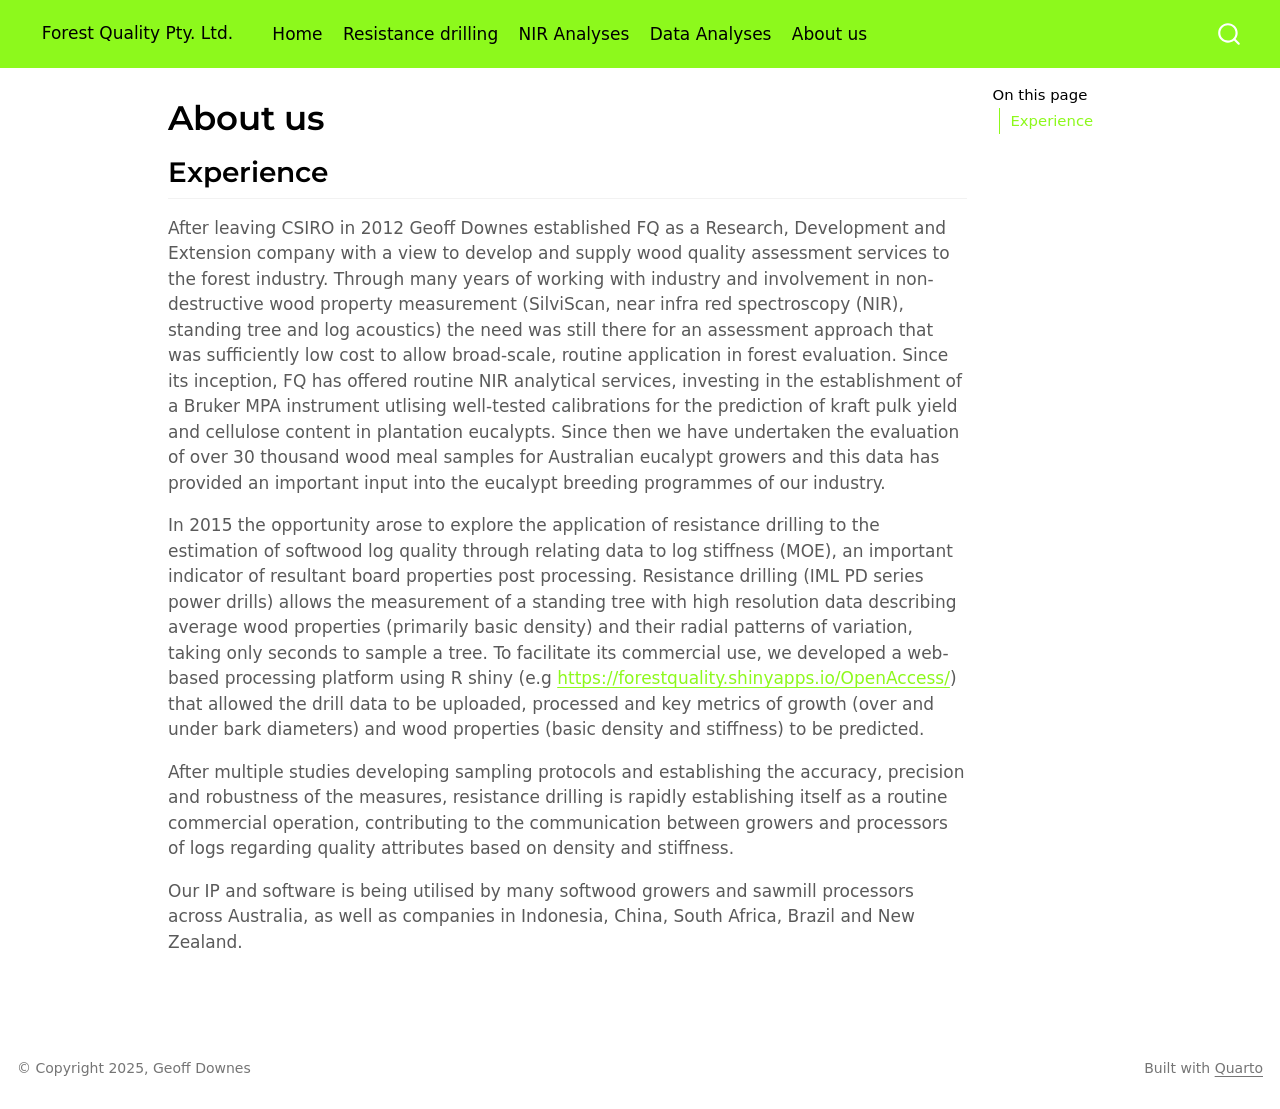
==== docs/About.html @ 75c35fa5 "Render 13" ====
<!DOCTYPE html>
<html xmlns="http://www.w3.org/1999/xhtml" lang="en" xml:lang="en"><head>

<meta charset="utf-8">
<meta name="generator" content="quarto-1.5.57">

<meta name="viewport" content="width=device-width, initial-scale=1.0, user-scalable=yes">


<title>About us – Forest Quality Pty. Ltd.</title>
<style>
code{white-space: pre-wrap;}
span.smallcaps{font-variant: small-caps;}
div.columns{display: flex; gap: min(4vw, 1.5em);}
div.column{flex: auto; overflow-x: auto;}
div.hanging-indent{margin-left: 1.5em; text-indent: -1.5em;}
ul.task-list{list-style: none;}
ul.task-list li input[type="checkbox"] {
  width: 0.8em;
  margin: 0 0.8em 0.2em -1em; /* quarto-specific, see https://github.com/quarto-dev/quarto-cli/issues/4556 */ 
  vertical-align: middle;
}
</style>


<script src="site_libs/quarto-nav/quarto-nav.js"></script>
<script src="site_libs/quarto-nav/headroom.min.js"></script>
<script src="site_libs/clipboard/clipboard.min.js"></script>
<script src="site_libs/quarto-search/autocomplete.umd.js"></script>
<script src="site_libs/quarto-search/fuse.min.js"></script>
<script src="site_libs/quarto-search/quarto-search.js"></script>
<meta name="quarto:offset" content="./">
<script src="site_libs/quarto-html/quarto.js"></script>
<script src="site_libs/quarto-html/popper.min.js"></script>
<script src="site_libs/quarto-html/tippy.umd.min.js"></script>
<script src="site_libs/quarto-html/anchor.min.js"></script>
<link href="site_libs/quarto-html/tippy.css" rel="stylesheet">
<link href="site_libs/quarto-html/quarto-syntax-highlighting.css" rel="stylesheet" id="quarto-text-highlighting-styles">
<script src="site_libs/bootstrap/bootstrap.min.js"></script>
<link href="site_libs/bootstrap/bootstrap-icons.css" rel="stylesheet">
<link href="site_libs/bootstrap/bootstrap.min.css" rel="stylesheet" id="quarto-bootstrap" data-mode="light">
<script id="quarto-search-options" type="application/json">{
  "location": "navbar",
  "copy-button": false,
  "collapse-after": 3,
  "panel-placement": "end",
  "type": "overlay",
  "limit": 50,
  "keyboard-shortcut": [
    "f",
    "/",
    "s"
  ],
  "show-item-context": false,
  "language": {
    "search-no-results-text": "No results",
    "search-matching-documents-text": "matching documents",
    "search-copy-link-title": "Copy link to search",
    "search-hide-matches-text": "Hide additional matches",
    "search-more-match-text": "more match in this document",
    "search-more-matches-text": "more matches in this document",
    "search-clear-button-title": "Clear",
    "search-text-placeholder": "",
    "search-detached-cancel-button-title": "Cancel",
    "search-submit-button-title": "Submit",
    "search-label": "Search"
  }
}</script>


</head>

<body class="nav-fixed">

<div id="quarto-search-results"></div>
  <header id="quarto-header" class="headroom fixed-top">
    <nav class="navbar navbar-expand-lg " data-bs-theme="dark">
      <div class="navbar-container container-fluid">
      <div class="navbar-brand-container mx-auto">
    <a class="navbar-brand" href="./index.html">
    <span class="navbar-title">Forest Quality Pty. Ltd.</span>
    </a>
  </div>
            <div id="quarto-search" class="" title="Search"></div>
          <button class="navbar-toggler" type="button" data-bs-toggle="collapse" data-bs-target="#navbarCollapse" aria-controls="navbarCollapse" role="menu" aria-expanded="false" aria-label="Toggle navigation" onclick="if (window.quartoToggleHeadroom) { window.quartoToggleHeadroom(); }">
  <span class="navbar-toggler-icon"></span>
</button>
          <div class="collapse navbar-collapse" id="navbarCollapse">
            <ul class="navbar-nav navbar-nav-scroll me-auto">
  <li class="nav-item">
    <a class="nav-link" href="./index.html"> 
<span class="menu-text">Home</span></a>
  </li>  
  <li class="nav-item">
    <a class="nav-link" href="./Resistance-Drilling.html"> 
<span class="menu-text">Resistance drilling</span></a>
  </li>  
  <li class="nav-item">
    <a class="nav-link" href="./NIR-Analyses.html"> 
<span class="menu-text">NIR Analyses</span></a>
  </li>  
  <li class="nav-item">
    <a class="nav-link" href="./Data-Analyses.html"> 
<span class="menu-text">Data Analyses</span></a>
  </li>  
  <li class="nav-item">
    <a class="nav-link active" href="./About.html" aria-current="page"> 
<span class="menu-text">About us</span></a>
  </li>  
</ul>
          </div> <!-- /navcollapse -->
            <div class="quarto-navbar-tools">
</div>
      </div> <!-- /container-fluid -->
    </nav>
</header>
<!-- content -->
<div id="quarto-content" class="quarto-container page-columns page-rows-contents page-layout-article page-navbar">
<!-- sidebar -->
<!-- margin-sidebar -->
    <div id="quarto-margin-sidebar" class="sidebar margin-sidebar">
        <nav id="TOC" role="doc-toc" class="toc-active">
    <h2 id="toc-title">On this page</h2>
   
  <ul>
  <li><a href="#experience" id="toc-experience" class="nav-link active" data-scroll-target="#experience">Experience</a></li>
  </ul>
</nav>
    </div>
<!-- main -->
<main class="content" id="quarto-document-content">

<header id="title-block-header" class="quarto-title-block default">
<div class="quarto-title">
<h1 class="title">About us</h1>
</div>



<div class="quarto-title-meta">

    
  
    
  </div>
  


</header>


<section id="experience" class="level2">
<h2 class="anchored" data-anchor-id="experience">Experience</h2>
<p>After leaving CSIRO in 2012 Geoff Downes established FQ as a Research, Development and Extension company with a view to develop and supply wood quality assessment services to the forest industry. Through many years of working with industry and involvement in non-destructive wood property measurement (SilviScan, near infra red spectroscopy (NIR), standing tree and log acoustics) the need was still there for an assessment approach that was sufficiently low cost to allow broad-scale, routine application in forest evaluation. Since its inception, FQ has offered routine NIR analytical services, investing in the establishment of a Bruker MPA instrument utlising well-tested calibrations for the prediction of kraft pulk yield and cellulose content in plantation eucalypts. Since then we have undertaken the evaluation of over 30 thousand wood meal samples for Australian eucalypt growers and this data has provided an important input into the eucalypt breeding programmes of our industry.</p>
<p>In 2015 the opportunity arose to explore the application of resistance drilling to the estimation of softwood log quality through relating data to log stiffness (MOE), an important indicator of resultant board properties post processing. Resistance drilling (IML PD series power drills) allows the measurement of a standing tree with high resolution data describing average wood properties (primarily basic density) and their radial patterns of variation, taking only seconds to sample a tree. To facilitate its commercial use, we developed a web-based processing platform using R shiny (e.g <a href="https://forestquality.shinyapps.io/OpenAccess/" class="uri">https://forestquality.shinyapps.io/OpenAccess/</a>) that allowed the drill data to be uploaded, processed and key metrics of growth (over and under bark diameters) and wood properties (basic density and stiffness) to be predicted.</p>
<p>After multiple studies developing sampling protocols and establishing the accuracy, precision and robustness of the measures, resistance drilling is rapidly establishing itself as a routine commercial operation, contributing to the communication between growers and processors of logs regarding quality attributes based on density and stiffness.</p>
<p>Our IP and software is being utilised by many softwood growers and sawmill processors across Australia, as well as companies in Indonesia, China, South Africa, Brazil and New Zealand.</p>


</section>

</main> <!-- /main -->
<script id="quarto-html-after-body" type="application/javascript">
window.document.addEventListener("DOMContentLoaded", function (event) {
  const toggleBodyColorMode = (bsSheetEl) => {
    const mode = bsSheetEl.getAttribute("data-mode");
    const bodyEl = window.document.querySelector("body");
    if (mode === "dark") {
      bodyEl.classList.add("quarto-dark");
      bodyEl.classList.remove("quarto-light");
    } else {
      bodyEl.classList.add("quarto-light");
      bodyEl.classList.remove("quarto-dark");
    }
  }
  const toggleBodyColorPrimary = () => {
    const bsSheetEl = window.document.querySelector("link#quarto-bootstrap");
    if (bsSheetEl) {
      toggleBodyColorMode(bsSheetEl);
    }
  }
  toggleBodyColorPrimary();  
  const icon = "";
  const anchorJS = new window.AnchorJS();
  anchorJS.options = {
    placement: 'right',
    icon: icon
  };
  anchorJS.add('.anchored');
  const isCodeAnnotation = (el) => {
    for (const clz of el.classList) {
      if (clz.startsWith('code-annotation-')) {                     
        return true;
      }
    }
    return false;
  }
  const onCopySuccess = function(e) {
    // button target
    const button = e.trigger;
    // don't keep focus
    button.blur();
    // flash "checked"
    button.classList.add('code-copy-button-checked');
    var currentTitle = button.getAttribute("title");
    button.setAttribute("title", "Copied!");
    let tooltip;
    if (window.bootstrap) {
      button.setAttribute("data-bs-toggle", "tooltip");
      button.setAttribute("data-bs-placement", "left");
      button.setAttribute("data-bs-title", "Copied!");
      tooltip = new bootstrap.Tooltip(button, 
        { trigger: "manual", 
          customClass: "code-copy-button-tooltip",
          offset: [0, -8]});
      tooltip.show();    
    }
    setTimeout(function() {
      if (tooltip) {
        tooltip.hide();
        button.removeAttribute("data-bs-title");
        button.removeAttribute("data-bs-toggle");
        button.removeAttribute("data-bs-placement");
      }
      button.setAttribute("title", currentTitle);
      button.classList.remove('code-copy-button-checked');
    }, 1000);
    // clear code selection
    e.clearSelection();
  }
  const getTextToCopy = function(trigger) {
      const codeEl = trigger.previousElementSibling.cloneNode(true);
      for (const childEl of codeEl.children) {
        if (isCodeAnnotation(childEl)) {
          childEl.remove();
        }
      }
      return codeEl.innerText;
  }
  const clipboard = new window.ClipboardJS('.code-copy-button:not([data-in-quarto-modal])', {
    text: getTextToCopy
  });
  clipboard.on('success', onCopySuccess);
  if (window.document.getElementById('quarto-embedded-source-code-modal')) {
    // For code content inside modals, clipBoardJS needs to be initialized with a container option
    // TODO: Check when it could be a function (https://github.com/zenorocha/clipboard.js/issues/860)
    const clipboardModal = new window.ClipboardJS('.code-copy-button[data-in-quarto-modal]', {
      text: getTextToCopy,
      container: window.document.getElementById('quarto-embedded-source-code-modal')
    });
    clipboardModal.on('success', onCopySuccess);
  }
    var localhostRegex = new RegExp(/^(?:http|https):\/\/localhost\:?[0-9]*\//);
    var mailtoRegex = new RegExp(/^mailto:/);
      var filterRegex = new RegExp('/' + window.location.host + '/');
    var isInternal = (href) => {
        return filterRegex.test(href) || localhostRegex.test(href) || mailtoRegex.test(href);
    }
    // Inspect non-navigation links and adorn them if external
 	var links = window.document.querySelectorAll('a[href]:not(.nav-link):not(.navbar-brand):not(.toc-action):not(.sidebar-link):not(.sidebar-item-toggle):not(.pagination-link):not(.no-external):not([aria-hidden]):not(.dropdown-item):not(.quarto-navigation-tool):not(.about-link)');
    for (var i=0; i<links.length; i++) {
      const link = links[i];
      if (!isInternal(link.href)) {
        // undo the damage that might have been done by quarto-nav.js in the case of
        // links that we want to consider external
        if (link.dataset.originalHref !== undefined) {
          link.href = link.dataset.originalHref;
        }
      }
    }
  function tippyHover(el, contentFn, onTriggerFn, onUntriggerFn) {
    const config = {
      allowHTML: true,
      maxWidth: 500,
      delay: 100,
      arrow: false,
      appendTo: function(el) {
          return el.parentElement;
      },
      interactive: true,
      interactiveBorder: 10,
      theme: 'quarto',
      placement: 'bottom-start',
    };
    if (contentFn) {
      config.content = contentFn;
    }
    if (onTriggerFn) {
      config.onTrigger = onTriggerFn;
    }
    if (onUntriggerFn) {
      config.onUntrigger = onUntriggerFn;
    }
    window.tippy(el, config); 
  }
  const noterefs = window.document.querySelectorAll('a[role="doc-noteref"]');
  for (var i=0; i<noterefs.length; i++) {
    const ref = noterefs[i];
    tippyHover(ref, function() {
      // use id or data attribute instead here
      let href = ref.getAttribute('data-footnote-href') || ref.getAttribute('href');
      try { href = new URL(href).hash; } catch {}
      const id = href.replace(/^#\/?/, "");
      const note = window.document.getElementById(id);
      if (note) {
        return note.innerHTML;
      } else {
        return "";
      }
    });
  }
  const xrefs = window.document.querySelectorAll('a.quarto-xref');
  const processXRef = (id, note) => {
    // Strip column container classes
    const stripColumnClz = (el) => {
      el.classList.remove("page-full", "page-columns");
      if (el.children) {
        for (const child of el.children) {
          stripColumnClz(child);
        }
      }
    }
    stripColumnClz(note)
    if (id === null || id.startsWith('sec-')) {
      // Special case sections, only their first couple elements
      const container = document.createElement("div");
      if (note.children && note.children.length > 2) {
        container.appendChild(note.children[0].cloneNode(true));
        for (let i = 1; i < note.children.length; i++) {
          const child = note.children[i];
          if (child.tagName === "P" && child.innerText === "") {
            continue;
          } else {
            container.appendChild(child.cloneNode(true));
            break;
          }
        }
        if (window.Quarto?.typesetMath) {
          window.Quarto.typesetMath(container);
        }
        return container.innerHTML
      } else {
        if (window.Quarto?.typesetMath) {
          window.Quarto.typesetMath(note);
        }
        return note.innerHTML;
      }
    } else {
      // Remove any anchor links if they are present
      const anchorLink = note.querySelector('a.anchorjs-link');
      if (anchorLink) {
        anchorLink.remove();
      }
      if (window.Quarto?.typesetMath) {
        window.Quarto.typesetMath(note);
      }
      // TODO in 1.5, we should make sure this works without a callout special case
      if (note.classList.contains("callout")) {
        return note.outerHTML;
      } else {
        return note.innerHTML;
      }
    }
  }
  for (var i=0; i<xrefs.length; i++) {
    const xref = xrefs[i];
    tippyHover(xref, undefined, function(instance) {
      instance.disable();
      let url = xref.getAttribute('href');
      let hash = undefined; 
      if (url.startsWith('#')) {
        hash = url;
      } else {
        try { hash = new URL(url).hash; } catch {}
      }
      if (hash) {
        const id = hash.replace(/^#\/?/, "");
        const note = window.document.getElementById(id);
        if (note !== null) {
          try {
            const html = processXRef(id, note.cloneNode(true));
            instance.setContent(html);
          } finally {
            instance.enable();
            instance.show();
          }
        } else {
          // See if we can fetch this
          fetch(url.split('#')[0])
          .then(res => res.text())
          .then(html => {
            const parser = new DOMParser();
            const htmlDoc = parser.parseFromString(html, "text/html");
            const note = htmlDoc.getElementById(id);
            if (note !== null) {
              const html = processXRef(id, note);
              instance.setContent(html);
            } 
          }).finally(() => {
            instance.enable();
            instance.show();
          });
        }
      } else {
        // See if we can fetch a full url (with no hash to target)
        // This is a special case and we should probably do some content thinning / targeting
        fetch(url)
        .then(res => res.text())
        .then(html => {
          const parser = new DOMParser();
          const htmlDoc = parser.parseFromString(html, "text/html");
          const note = htmlDoc.querySelector('main.content');
          if (note !== null) {
            // This should only happen for chapter cross references
            // (since there is no id in the URL)
            // remove the first header
            if (note.children.length > 0 && note.children[0].tagName === "HEADER") {
              note.children[0].remove();
            }
            const html = processXRef(null, note);
            instance.setContent(html);
          } 
        }).finally(() => {
          instance.enable();
          instance.show();
        });
      }
    }, function(instance) {
    });
  }
      let selectedAnnoteEl;
      const selectorForAnnotation = ( cell, annotation) => {
        let cellAttr = 'data-code-cell="' + cell + '"';
        let lineAttr = 'data-code-annotation="' +  annotation + '"';
        const selector = 'span[' + cellAttr + '][' + lineAttr + ']';
        return selector;
      }
      const selectCodeLines = (annoteEl) => {
        const doc = window.document;
        const targetCell = annoteEl.getAttribute("data-target-cell");
        const targetAnnotation = annoteEl.getAttribute("data-target-annotation");
        const annoteSpan = window.document.querySelector(selectorForAnnotation(targetCell, targetAnnotation));
        const lines = annoteSpan.getAttribute("data-code-lines").split(",");
        const lineIds = lines.map((line) => {
          return targetCell + "-" + line;
        })
        let top = null;
        let height = null;
        let parent = null;
        if (lineIds.length > 0) {
            //compute the position of the single el (top and bottom and make a div)
            const el = window.document.getElementById(lineIds[0]);
            top = el.offsetTop;
            height = el.offsetHeight;
            parent = el.parentElement.parentElement;
          if (lineIds.length > 1) {
            const lastEl = window.document.getElementById(lineIds[lineIds.length - 1]);
            const bottom = lastEl.offsetTop + lastEl.offsetHeight;
            height = bottom - top;
          }
          if (top !== null && height !== null && parent !== null) {
            // cook up a div (if necessary) and position it 
            let div = window.document.getElementById("code-annotation-line-highlight");
            if (div === null) {
              div = window.document.createElement("div");
              div.setAttribute("id", "code-annotation-line-highlight");
              div.style.position = 'absolute';
              parent.appendChild(div);
            }
            div.style.top = top - 2 + "px";
            div.style.height = height + 4 + "px";
            div.style.left = 0;
            let gutterDiv = window.document.getElementById("code-annotation-line-highlight-gutter");
            if (gutterDiv === null) {
              gutterDiv = window.document.createElement("div");
              gutterDiv.setAttribute("id", "code-annotation-line-highlight-gutter");
              gutterDiv.style.position = 'absolute';
              const codeCell = window.document.getElementById(targetCell);
              const gutter = codeCell.querySelector('.code-annotation-gutter');
              gutter.appendChild(gutterDiv);
            }
            gutterDiv.style.top = top - 2 + "px";
            gutterDiv.style.height = height + 4 + "px";
          }
          selectedAnnoteEl = annoteEl;
        }
      };
      const unselectCodeLines = () => {
        const elementsIds = ["code-annotation-line-highlight", "code-annotation-line-highlight-gutter"];
        elementsIds.forEach((elId) => {
          const div = window.document.getElementById(elId);
          if (div) {
            div.remove();
          }
        });
        selectedAnnoteEl = undefined;
      };
        // Handle positioning of the toggle
    window.addEventListener(
      "resize",
      throttle(() => {
        elRect = undefined;
        if (selectedAnnoteEl) {
          selectCodeLines(selectedAnnoteEl);
        }
      }, 10)
    );
    function throttle(fn, ms) {
    let throttle = false;
    let timer;
      return (...args) => {
        if(!throttle) { // first call gets through
            fn.apply(this, args);
            throttle = true;
        } else { // all the others get throttled
            if(timer) clearTimeout(timer); // cancel #2
            timer = setTimeout(() => {
              fn.apply(this, args);
              timer = throttle = false;
            }, ms);
        }
      };
    }
      // Attach click handler to the DT
      const annoteDls = window.document.querySelectorAll('dt[data-target-cell]');
      for (const annoteDlNode of annoteDls) {
        annoteDlNode.addEventListener('click', (event) => {
          const clickedEl = event.target;
          if (clickedEl !== selectedAnnoteEl) {
            unselectCodeLines();
            const activeEl = window.document.querySelector('dt[data-target-cell].code-annotation-active');
            if (activeEl) {
              activeEl.classList.remove('code-annotation-active');
            }
            selectCodeLines(clickedEl);
            clickedEl.classList.add('code-annotation-active');
          } else {
            // Unselect the line
            unselectCodeLines();
            clickedEl.classList.remove('code-annotation-active');
          }
        });
      }
  const findCites = (el) => {
    const parentEl = el.parentElement;
    if (parentEl) {
      const cites = parentEl.dataset.cites;
      if (cites) {
        return {
          el,
          cites: cites.split(' ')
        };
      } else {
        return findCites(el.parentElement)
      }
    } else {
      return undefined;
    }
  };
  var bibliorefs = window.document.querySelectorAll('a[role="doc-biblioref"]');
  for (var i=0; i<bibliorefs.length; i++) {
    const ref = bibliorefs[i];
    const citeInfo = findCites(ref);
    if (citeInfo) {
      tippyHover(citeInfo.el, function() {
        var popup = window.document.createElement('div');
        citeInfo.cites.forEach(function(cite) {
          var citeDiv = window.document.createElement('div');
          citeDiv.classList.add('hanging-indent');
          citeDiv.classList.add('csl-entry');
          var biblioDiv = window.document.getElementById('ref-' + cite);
          if (biblioDiv) {
            citeDiv.innerHTML = biblioDiv.innerHTML;
          }
          popup.appendChild(citeDiv);
        });
        return popup.innerHTML;
      });
    }
  }
});
</script>
</div> <!-- /content -->
<footer class="footer">
  <div class="nav-footer">
    <div class="nav-footer-left">
<p>© Copyright 2025, Geoff Downes</p>
</div>   
    <div class="nav-footer-center">
      &nbsp;
    </div>
    <div class="nav-footer-right">
<p>Built with <a href="https://quarto.org/">Quarto</a></p>
</div>
  </div>
</footer>




</body></html>
---- docs/site_libs/quarto-html/tippy.css ----
.tippy-box[data-animation=fade][data-state=hidden]{opacity:0}[data-tippy-root]{max-width:calc(100vw - 10px)}.tippy-box{position:relative;background-color:#333;color:#fff;border-radius:4px;font-size:14px;line-height:1.4;white-space:normal;outline:0;transition-property:transform,visibility,opacity}.tippy-box[data-placement^=top]>.tippy-arrow{bottom:0}.tippy-box[data-placement^=top]>.tippy-arrow:before{bottom:-7px;left:0;border-width:8px 8px 0;border-top-color:initial;transform-origin:center top}.tippy-box[data-placement^=bottom]>.tippy-arrow{top:0}.tippy-box[data-placement^=bottom]>.tippy-arrow:before{top:-7px;left:0;border-width:0 8px 8px;border-bottom-color:initial;transform-origin:center bottom}.tippy-box[data-placement^=left]>.tippy-arrow{right:0}.tippy-box[data-placement^=left]>.tippy-arrow:before{border-width:8px 0 8px 8px;border-left-color:initial;right:-7px;transform-origin:center left}.tippy-box[data-placement^=right]>.tippy-arrow{left:0}.tippy-box[data-placement^=right]>.tippy-arrow:before{left:-7px;border-width:8px 8px 8px 0;border-right-color:initial;transform-origin:center right}.tippy-box[data-inertia][data-state=visible]{transition-timing-function:cubic-bezier(.54,1.5,.38,1.11)}.tippy-arrow{width:16px;height:16px;color:#333}.tippy-arrow:before{content:"";position:absolute;border-color:transparent;border-style:solid}.tippy-content{position:relative;padding:5px 9px;z-index:1}
---- docs/site_libs/quarto-html/quarto-syntax-highlighting.css ----
/* quarto syntax highlight colors */
:root {
  --quarto-hl-ot-color: #003B4F;
  --quarto-hl-at-color: #657422;
  --quarto-hl-ss-color: #20794D;
  --quarto-hl-an-color: #5E5E5E;
  --quarto-hl-fu-color: #4758AB;
  --quarto-hl-st-color: #20794D;
  --quarto-hl-cf-color: #003B4F;
  --quarto-hl-op-color: #5E5E5E;
  --quarto-hl-er-color: #AD0000;
  --quarto-hl-bn-color: #AD0000;
  --quarto-hl-al-color: #AD0000;
  --quarto-hl-va-color: #111111;
  --quarto-hl-bu-color: inherit;
  --quarto-hl-ex-color: inherit;
  --quarto-hl-pp-color: #AD0000;
  --quarto-hl-in-color: #5E5E5E;
  --quarto-hl-vs-color: #20794D;
  --quarto-hl-wa-color: #5E5E5E;
  --quarto-hl-do-color: #5E5E5E;
  --quarto-hl-im-color: #00769E;
  --quarto-hl-ch-color: #20794D;
  --quarto-hl-dt-color: #AD0000;
  --quarto-hl-fl-color: #AD0000;
  --quarto-hl-co-color: #5E5E5E;
  --quarto-hl-cv-color: #5E5E5E;
  --quarto-hl-cn-color: #8f5902;
  --quarto-hl-sc-color: #5E5E5E;
  --quarto-hl-dv-color: #AD0000;
  --quarto-hl-kw-color: #003B4F;
}

/* other quarto variables */
:root {
  --quarto-font-monospace: SFMono-Regular, Menlo, Monaco, Consolas, "Liberation Mono", "Courier New", monospace;
}

pre > code.sourceCode > span {
  color: #003B4F;
}

code span {
  color: #003B4F;
}

code.sourceCode > span {
  color: #003B4F;
}

div.sourceCode,
div.sourceCode pre.sourceCode {
  color: #003B4F;
}

code span.ot {
  color: #003B4F;
  font-style: inherit;
}

code span.at {
  color: #657422;
  font-style: inherit;
}

code span.ss {
  color: #20794D;
  font-style: inherit;
}

code span.an {
  color: #5E5E5E;
  font-style: inherit;
}

code span.fu {
  color: #4758AB;
  font-style: inherit;
}

code span.st {
  color: #20794D;
  font-style: inherit;
}

code span.cf {
  color: #003B4F;
  font-weight: bold;
  font-style: inherit;
}

code span.op {
  color: #5E5E5E;
  font-style: inherit;
}

code span.er {
  color: #AD0000;
  font-style: inherit;
}

code span.bn {
  color: #AD0000;
  font-style: inherit;
}

code span.al {
  color: #AD0000;
  font-style: inherit;
}

code span.va {
  color: #111111;
  font-style: inherit;
}

code span.bu {
  font-style: inherit;
}

code span.ex {
  font-style: inherit;
}

code span.pp {
  color: #AD0000;
  font-style: inherit;
}

code span.in {
  color: #5E5E5E;
  font-style: inherit;
}

code span.vs {
  color: #20794D;
  font-style: inherit;
}

code span.wa {
  color: #5E5E5E;
  font-style: italic;
}

code span.do {
  color: #5E5E5E;
  font-style: italic;
}

code span.im {
  color: #00769E;
  font-style: inherit;
}

code span.ch {
  color: #20794D;
  font-style: inherit;
}

code span.dt {
  color: #AD0000;
  font-style: inherit;
}

code span.fl {
  color: #AD0000;
  font-style: inherit;
}

code span.co {
  color: #5E5E5E;
  font-style: inherit;
}

code span.cv {
  color: #5E5E5E;
  font-style: italic;
}

code span.cn {
  color: #8f5902;
  font-style: inherit;
}

code span.sc {
  color: #5E5E5E;
  font-style: inherit;
}

code span.dv {
  color: #AD0000;
  font-style: inherit;
}

code span.kw {
  color: #003B4F;
  font-weight: bold;
  font-style: inherit;
}

.prevent-inlining {
  content: "</";
}

/*# sourceMappingURL=debc5d5d77c3f9108843748ff7464032.css.map */
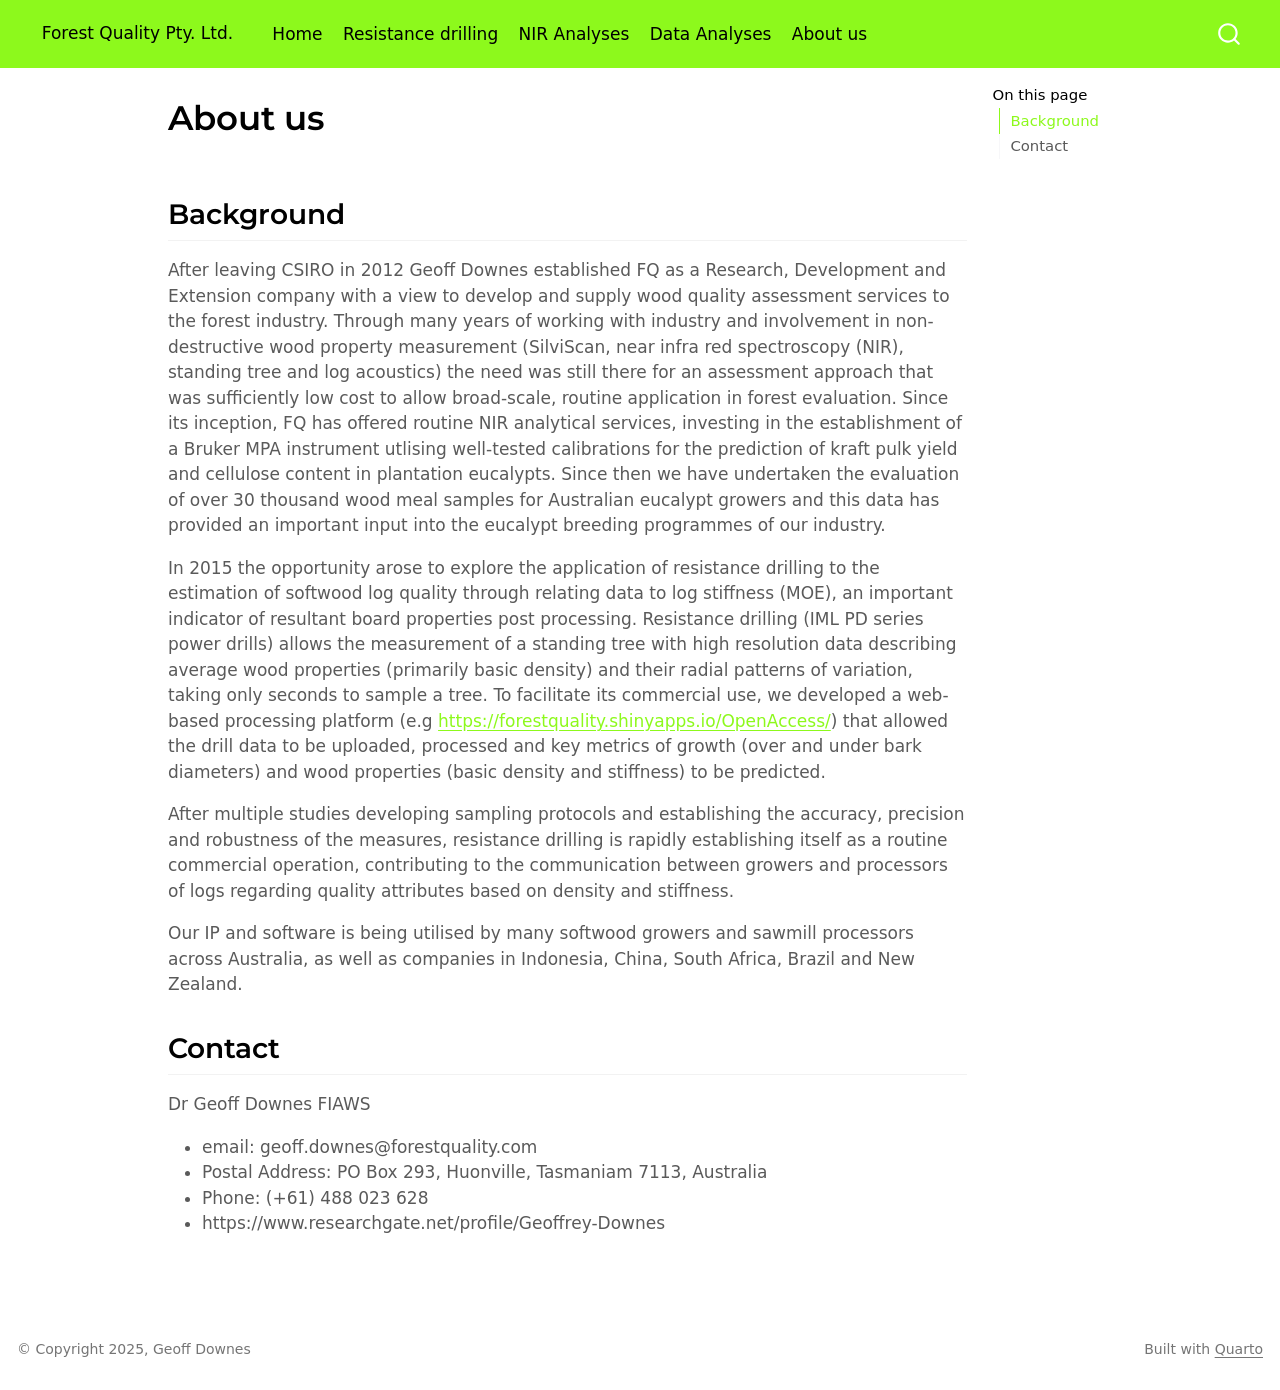
==== commit bbaf593a: "Render 14 adding content to resistance drilling" ====
--- a/docs/About.html
+++ b/docs/About.html
@@ -96,11 +96,11 @@
 <span class="menu-text">Resistance drilling</span></a>
   </li>  
   <li class="nav-item">
-    <a class="nav-link" href="./NIR-Analyses.html"> 
+    <a class="nav-link" href="./NIR-Analysis.html"> 
 <span class="menu-text">NIR Analyses</span></a>
   </li>  
   <li class="nav-item">
-    <a class="nav-link" href="./Data-Analyses.html"> 
+    <a class="nav-link" href="./Data-Analysis.html"> 
 <span class="menu-text">Data Analyses</span></a>
   </li>  
   <li class="nav-item">
@@ -123,7 +123,8 @@
     <h2 id="toc-title">On this page</h2>
    
   <ul>
-  <li><a href="#experience" id="toc-experience" class="nav-link active" data-scroll-target="#experience">Experience</a></li>
+  <li><a href="#background" id="toc-background" class="nav-link active" data-scroll-target="#background">Background</a></li>
+  <li><a href="#contact" id="toc-contact" class="nav-link" data-scroll-target="#contact">Contact</a></li>
   </ul>
 </nav>
     </div>
@@ -149,12 +150,23 @@
 </header>
 
 
-<section id="experience" class="level2">
-<h2 class="anchored" data-anchor-id="experience">Experience</h2>
+<p><br></p>
+<section id="background" class="level2">
+<h2 class="anchored" data-anchor-id="background">Background</h2>
 <p>After leaving CSIRO in 2012 Geoff Downes established FQ as a Research, Development and Extension company with a view to develop and supply wood quality assessment services to the forest industry. Through many years of working with industry and involvement in non-destructive wood property measurement (SilviScan, near infra red spectroscopy (NIR), standing tree and log acoustics) the need was still there for an assessment approach that was sufficiently low cost to allow broad-scale, routine application in forest evaluation. Since its inception, FQ has offered routine NIR analytical services, investing in the establishment of a Bruker MPA instrument utlising well-tested calibrations for the prediction of kraft pulk yield and cellulose content in plantation eucalypts. Since then we have undertaken the evaluation of over 30 thousand wood meal samples for Australian eucalypt growers and this data has provided an important input into the eucalypt breeding programmes of our industry.</p>
-<p>In 2015 the opportunity arose to explore the application of resistance drilling to the estimation of softwood log quality through relating data to log stiffness (MOE), an important indicator of resultant board properties post processing. Resistance drilling (IML PD series power drills) allows the measurement of a standing tree with high resolution data describing average wood properties (primarily basic density) and their radial patterns of variation, taking only seconds to sample a tree. To facilitate its commercial use, we developed a web-based processing platform using R shiny (e.g <a href="https://forestquality.shinyapps.io/OpenAccess/" class="uri">https://forestquality.shinyapps.io/OpenAccess/</a>) that allowed the drill data to be uploaded, processed and key metrics of growth (over and under bark diameters) and wood properties (basic density and stiffness) to be predicted.</p>
+<p>In 2015 the opportunity arose to explore the application of resistance drilling to the estimation of softwood log quality through relating data to log stiffness (MOE), an important indicator of resultant board properties post processing. Resistance drilling (IML PD series power drills) allows the measurement of a standing tree with high resolution data describing average wood properties (primarily basic density) and their radial patterns of variation, taking only seconds to sample a tree. To facilitate its commercial use, we developed a web-based processing platform (e.g <a href="https://forestquality.shinyapps.io/OpenAccess/" class="uri">https://forestquality.shinyapps.io/OpenAccess/</a>) that allowed the drill data to be uploaded, processed and key metrics of growth (over and under bark diameters) and wood properties (basic density and stiffness) to be predicted.</p>
 <p>After multiple studies developing sampling protocols and establishing the accuracy, precision and robustness of the measures, resistance drilling is rapidly establishing itself as a routine commercial operation, contributing to the communication between growers and processors of logs regarding quality attributes based on density and stiffness.</p>
 <p>Our IP and software is being utilised by many softwood growers and sawmill processors across Australia, as well as companies in Indonesia, China, South Africa, Brazil and New Zealand.</p>
+</section>
+<section id="contact" class="level2">
+<h2 class="anchored" data-anchor-id="contact">Contact</h2>
+<p>Dr Geoff Downes FIAWS</p>
+<ul>
+<li>email: geoff.downes@forestquality.com</li>
+<li>Postal Address: PO Box 293, Huonville, Tasmaniam 7113, Australia</li>
+<li>Phone: (+61) 488 023 628</li>
+<li>https://www.researchgate.net/profile/Geoffrey-Downes</li>
+</ul>
 
 
 </section>
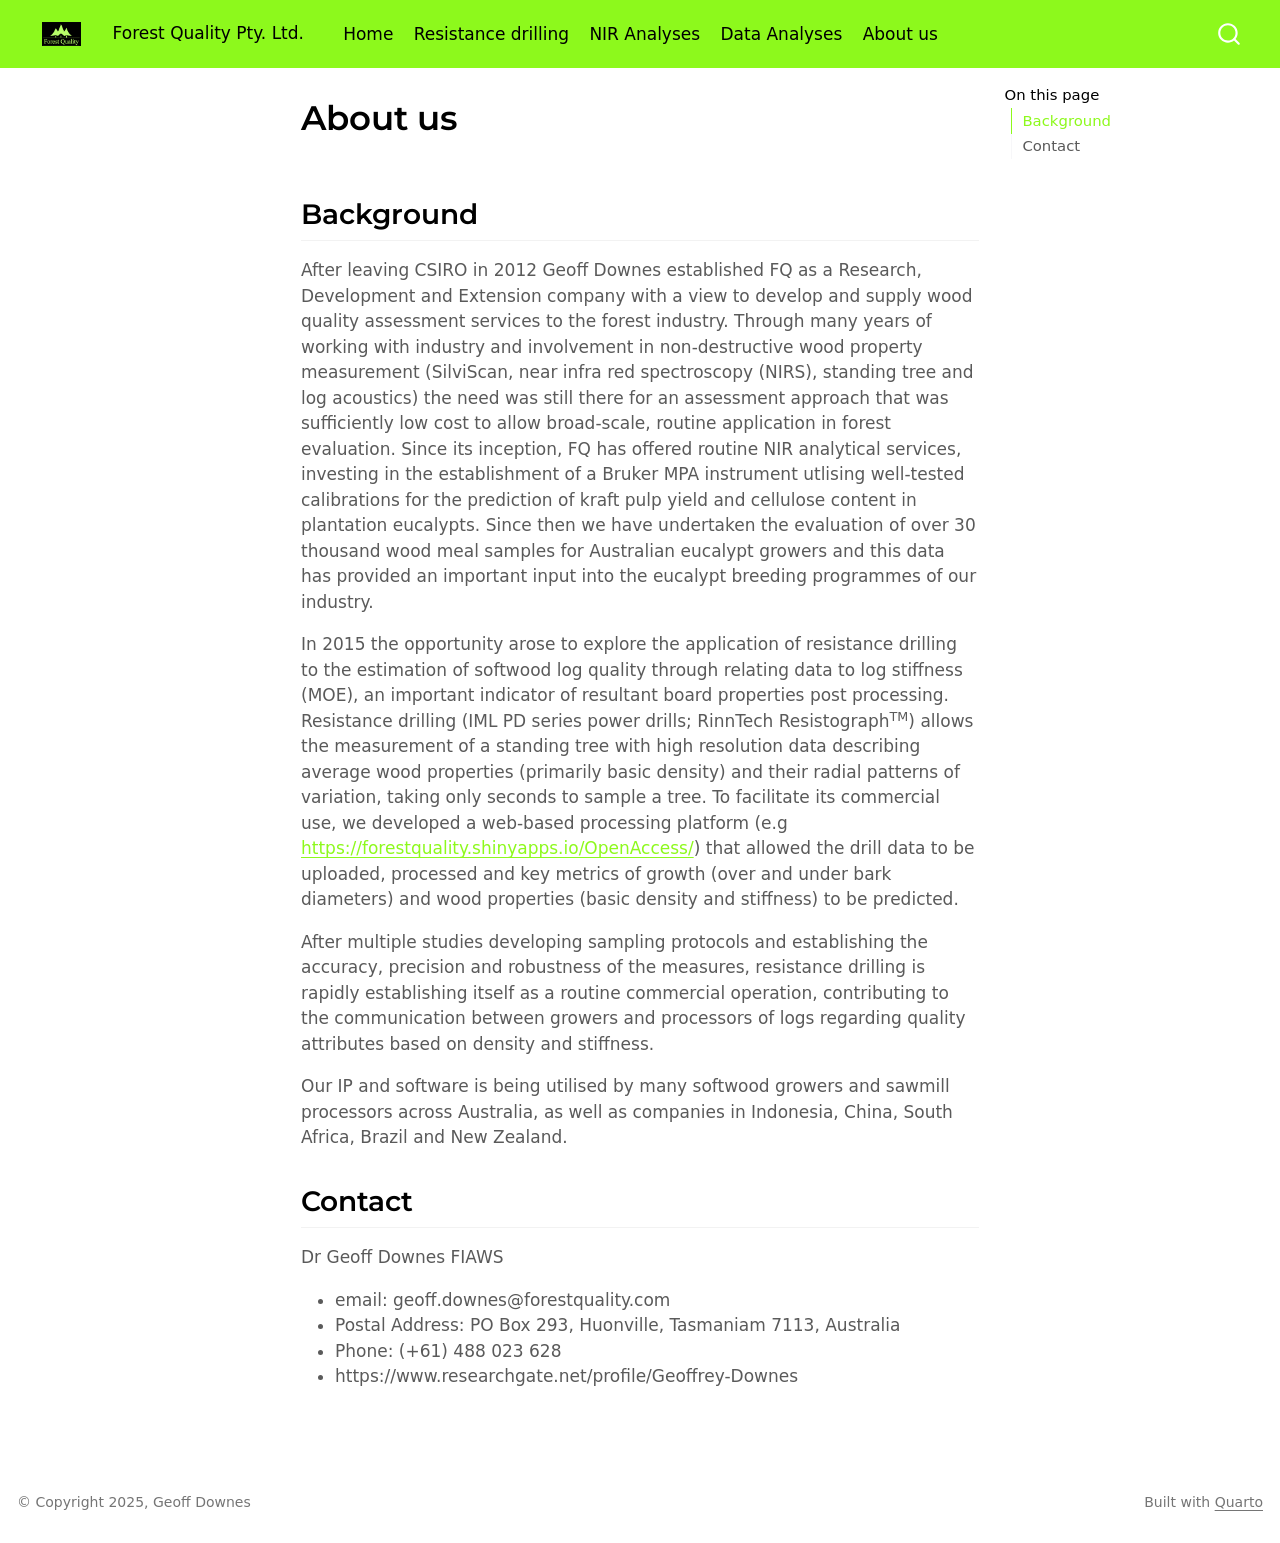
==== commit 39a49b1d: "Render 15" ====
--- a/docs/About.html
+++ b/docs/About.html
@@ -70,13 +70,16 @@
 
 </head>
 
-<body class="nav-fixed">
+<body class="nav-sidebar floating nav-fixed">
 
 <div id="quarto-search-results"></div>
   <header id="quarto-header" class="headroom fixed-top">
     <nav class="navbar navbar-expand-lg " data-bs-theme="dark">
       <div class="navbar-container container-fluid">
       <div class="navbar-brand-container mx-auto">
+    <a href="./index.html" class="navbar-brand navbar-brand-logo">
+    <img src="././images/LogoCompact.png" alt="" class="navbar-logo">
+    </a>
     <a class="navbar-brand" href="./index.html">
     <span class="navbar-title">Forest Quality Pty. Ltd.</span>
     </a>
@@ -113,10 +116,31 @@
 </div>
       </div> <!-- /container-fluid -->
     </nav>
+  <nav class="quarto-secondary-nav">
+    <div class="container-fluid d-flex">
+      <button type="button" class="quarto-btn-toggle btn" data-bs-toggle="collapse" role="button" data-bs-target=".quarto-sidebar-collapse-item" aria-controls="quarto-sidebar" aria-expanded="false" aria-label="Toggle sidebar navigation" onclick="if (window.quartoToggleHeadroom) { window.quartoToggleHeadroom(); }">
+        <i class="bi bi-layout-text-sidebar-reverse"></i>
+      </button>
+        <nav class="quarto-page-breadcrumbs" aria-label="breadcrumb"><ol class="breadcrumb"><li class="breadcrumb-item">About us</li></ol></nav>
+        <a class="flex-grow-1" role="navigation" data-bs-toggle="collapse" data-bs-target=".quarto-sidebar-collapse-item" aria-controls="quarto-sidebar" aria-expanded="false" aria-label="Toggle sidebar navigation" onclick="if (window.quartoToggleHeadroom) { window.quartoToggleHeadroom(); }">      
+        </a>
+      <button type="button" class="btn quarto-search-button" aria-label="Search" onclick="window.quartoOpenSearch();">
+        <i class="bi bi-search"></i>
+      </button>
+    </div>
+  </nav>
 </header>
 <!-- content -->
 <div id="quarto-content" class="quarto-container page-columns page-rows-contents page-layout-article page-navbar">
 <!-- sidebar -->
+  <nav id="quarto-sidebar" class="sidebar collapse collapse-horizontal quarto-sidebar-collapse-item sidebar-navigation floating overflow-auto">
+        <div class="mt-2 flex-shrink-0 align-items-center">
+        <div class="sidebar-search">
+        <div id="quarto-search" class="" title="Search"></div>
+        </div>
+        </div>
+</nav>
+<div id="quarto-sidebar-glass" class="quarto-sidebar-collapse-item" data-bs-toggle="collapse" data-bs-target=".quarto-sidebar-collapse-item"></div>
 <!-- margin-sidebar -->
     <div id="quarto-margin-sidebar" class="sidebar margin-sidebar">
         <nav id="TOC" role="doc-toc" class="toc-active">
@@ -153,8 +177,8 @@
 <p><br></p>
 <section id="background" class="level2">
 <h2 class="anchored" data-anchor-id="background">Background</h2>
-<p>After leaving CSIRO in 2012 Geoff Downes established FQ as a Research, Development and Extension company with a view to develop and supply wood quality assessment services to the forest industry. Through many years of working with industry and involvement in non-destructive wood property measurement (SilviScan, near infra red spectroscopy (NIR), standing tree and log acoustics) the need was still there for an assessment approach that was sufficiently low cost to allow broad-scale, routine application in forest evaluation. Since its inception, FQ has offered routine NIR analytical services, investing in the establishment of a Bruker MPA instrument utlising well-tested calibrations for the prediction of kraft pulk yield and cellulose content in plantation eucalypts. Since then we have undertaken the evaluation of over 30 thousand wood meal samples for Australian eucalypt growers and this data has provided an important input into the eucalypt breeding programmes of our industry.</p>
-<p>In 2015 the opportunity arose to explore the application of resistance drilling to the estimation of softwood log quality through relating data to log stiffness (MOE), an important indicator of resultant board properties post processing. Resistance drilling (IML PD series power drills) allows the measurement of a standing tree with high resolution data describing average wood properties (primarily basic density) and their radial patterns of variation, taking only seconds to sample a tree. To facilitate its commercial use, we developed a web-based processing platform (e.g <a href="https://forestquality.shinyapps.io/OpenAccess/" class="uri">https://forestquality.shinyapps.io/OpenAccess/</a>) that allowed the drill data to be uploaded, processed and key metrics of growth (over and under bark diameters) and wood properties (basic density and stiffness) to be predicted.</p>
+<p>After leaving CSIRO in 2012 Geoff Downes established FQ as a Research, Development and Extension company with a view to develop and supply wood quality assessment services to the forest industry. Through many years of working with industry and involvement in non-destructive wood property measurement (SilviScan, near infra red spectroscopy (NIRS), standing tree and log acoustics) the need was still there for an assessment approach that was sufficiently low cost to allow broad-scale, routine application in forest evaluation. Since its inception, FQ has offered routine NIR analytical services, investing in the establishment of a Bruker MPA instrument utlising well-tested calibrations for the prediction of kraft pulp yield and cellulose content in plantation eucalypts. Since then we have undertaken the evaluation of over 30 thousand wood meal samples for Australian eucalypt growers and this data has provided an important input into the eucalypt breeding programmes of our industry.</p>
+<p>In 2015 the opportunity arose to explore the application of resistance drilling to the estimation of softwood log quality through relating data to log stiffness (MOE), an important indicator of resultant board properties post processing. Resistance drilling (IML PD series power drills; RinnTech Resistograph<sup>TM</sup>) allows the measurement of a standing tree with high resolution data describing average wood properties (primarily basic density) and their radial patterns of variation, taking only seconds to sample a tree. To facilitate its commercial use, we developed a web-based processing platform (e.g <a href="https://forestquality.shinyapps.io/OpenAccess/" class="uri">https://forestquality.shinyapps.io/OpenAccess/</a>) that allowed the drill data to be uploaded, processed and key metrics of growth (over and under bark diameters) and wood properties (basic density and stiffness) to be predicted.</p>
 <p>After multiple studies developing sampling protocols and establishing the accuracy, precision and robustness of the measures, resistance drilling is rapidly establishing itself as a routine commercial operation, contributing to the communication between growers and processors of logs regarding quality attributes based on density and stiffness.</p>
 <p>Our IP and software is being utilised by many softwood growers and sawmill processors across Australia, as well as companies in Indonesia, China, South Africa, Brazil and New Zealand.</p>
 </section>
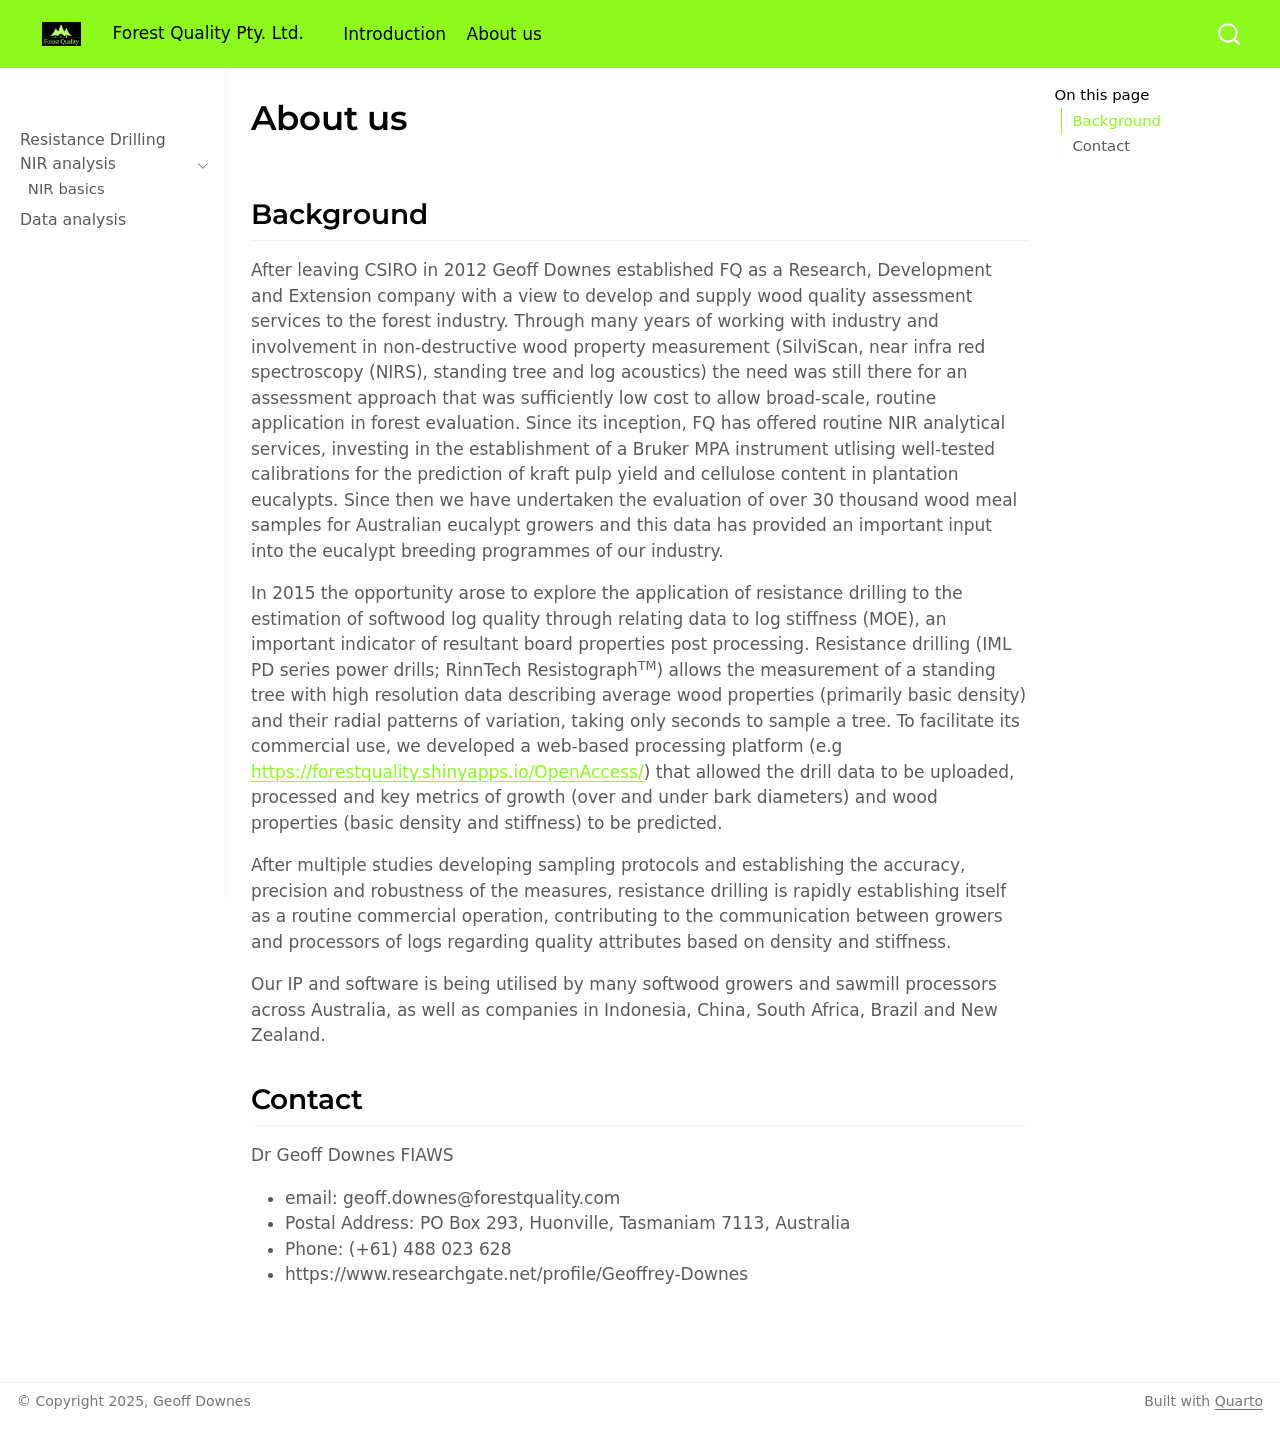
==== commit 6187f159: "Render 15 Add sidebar navigation" ====
--- a/docs/About.html
+++ b/docs/About.html
@@ -70,7 +70,7 @@
 
 </head>
 
-<body class="nav-sidebar floating nav-fixed">
+<body class="nav-sidebar docked nav-fixed">
 
 <div id="quarto-search-results"></div>
   <header id="quarto-header" class="headroom fixed-top">
@@ -92,19 +92,7 @@
             <ul class="navbar-nav navbar-nav-scroll me-auto">
   <li class="nav-item">
     <a class="nav-link" href="./index.html"> 
-<span class="menu-text">Home</span></a>
-  </li>  
-  <li class="nav-item">
-    <a class="nav-link" href="./Resistance-Drilling.html"> 
-<span class="menu-text">Resistance drilling</span></a>
-  </li>  
-  <li class="nav-item">
-    <a class="nav-link" href="./NIR-Analysis.html"> 
-<span class="menu-text">NIR Analyses</span></a>
-  </li>  
-  <li class="nav-item">
-    <a class="nav-link" href="./Data-Analysis.html"> 
-<span class="menu-text">Data Analyses</span></a>
+<span class="menu-text">Introduction</span></a>
   </li>  
   <li class="nav-item">
     <a class="nav-link active" href="./About.html" aria-current="page"> 
@@ -133,12 +121,45 @@
 <!-- content -->
 <div id="quarto-content" class="quarto-container page-columns page-rows-contents page-layout-article page-navbar">
 <!-- sidebar -->
-  <nav id="quarto-sidebar" class="sidebar collapse collapse-horizontal quarto-sidebar-collapse-item sidebar-navigation floating overflow-auto">
+  <nav id="quarto-sidebar" class="sidebar collapse collapse-horizontal quarto-sidebar-collapse-item sidebar-navigation docked overflow-auto">
         <div class="mt-2 flex-shrink-0 align-items-center">
         <div class="sidebar-search">
         <div id="quarto-search" class="" title="Search"></div>
         </div>
         </div>
+    <div class="sidebar-menu-container"> 
+    <ul class="list-unstyled mt-1">
+        <li class="sidebar-item">
+  <div class="sidebar-item-container"> 
+  <a href="./Resistance-Drilling.html" class="sidebar-item-text sidebar-link">
+ <span class="menu-text">Resistance Drilling</span></a>
+  </div>
+</li>
+        <li class="sidebar-item sidebar-item-section">
+      <div class="sidebar-item-container"> 
+            <a href="./NIR-Analysis.html" class="sidebar-item-text sidebar-link">
+ <span class="menu-text">NIR analysis</span></a>
+          <a class="sidebar-item-toggle text-start" data-bs-toggle="collapse" data-bs-target="#quarto-sidebar-section-1" role="navigation" aria-expanded="true" aria-label="Toggle section">
+            <i class="bi bi-chevron-right ms-2"></i>
+          </a> 
+      </div>
+      <ul id="quarto-sidebar-section-1" class="collapse list-unstyled sidebar-section depth1 show">  
+          <li class="sidebar-item">
+  <div class="sidebar-item-container"> 
+  <a href="./NIR-basics.html" class="sidebar-item-text sidebar-link">
+ <span class="menu-text">NIR basics</span></a>
+  </div>
+</li>
+      </ul>
+  </li>
+        <li class="sidebar-item">
+  <div class="sidebar-item-container"> 
+  <a href="./Data-Analysis.html" class="sidebar-item-text sidebar-link">
+ <span class="menu-text">Data analysis</span></a>
+  </div>
+</li>
+    </ul>
+    </div>
 </nav>
 <div id="quarto-sidebar-glass" class="quarto-sidebar-collapse-item" data-bs-toggle="collapse" data-bs-target=".quarto-sidebar-collapse-item"></div>
 <!-- margin-sidebar -->
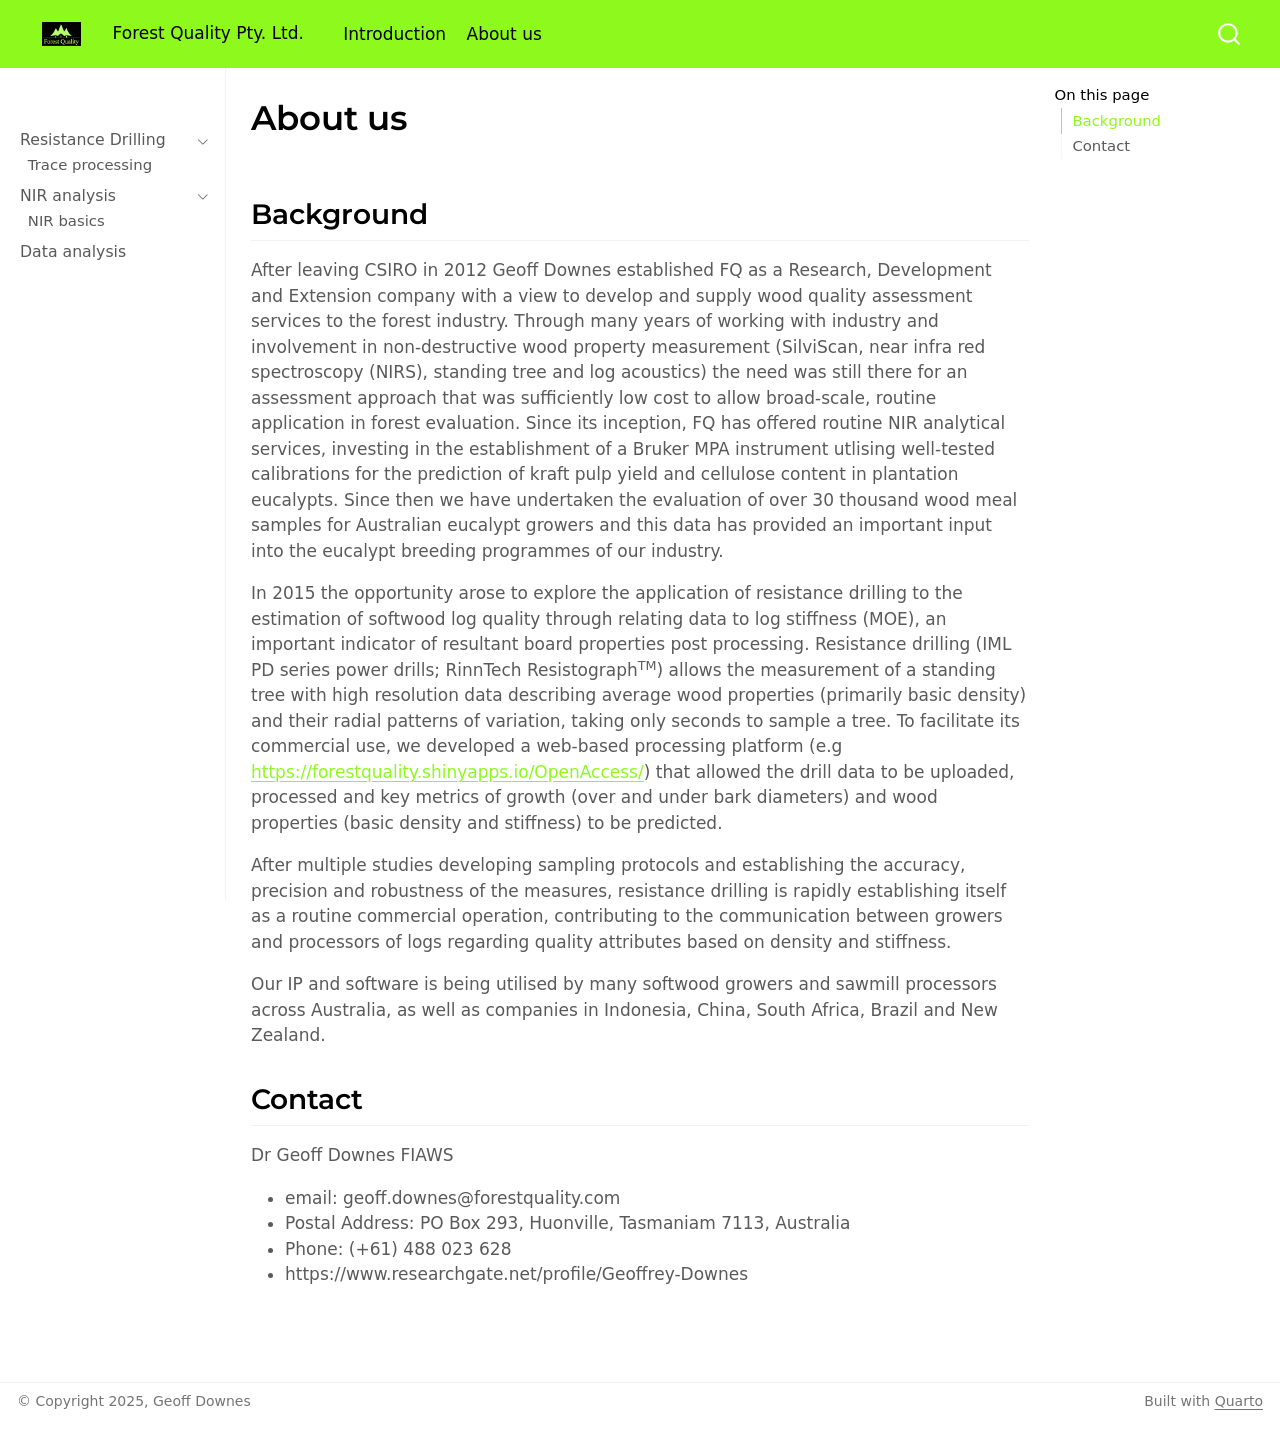
==== commit 46223224: "Render 16 more content update" ====
--- a/docs/About.html
+++ b/docs/About.html
@@ -129,21 +129,32 @@
         </div>
     <div class="sidebar-menu-container"> 
     <ul class="list-unstyled mt-1">
-        <li class="sidebar-item">
-  <div class="sidebar-item-container"> 
-  <a href="./Resistance-Drilling.html" class="sidebar-item-text sidebar-link">
- <span class="menu-text">Resistance Drilling</span></a>
-  </div>
-</li>
         <li class="sidebar-item sidebar-item-section">
       <div class="sidebar-item-container"> 
-            <a href="./NIR-Analysis.html" class="sidebar-item-text sidebar-link">
- <span class="menu-text">NIR analysis</span></a>
+            <a href="./Resistance-Drilling.html" class="sidebar-item-text sidebar-link">
+ <span class="menu-text">Resistance Drilling</span></a>
           <a class="sidebar-item-toggle text-start" data-bs-toggle="collapse" data-bs-target="#quarto-sidebar-section-1" role="navigation" aria-expanded="true" aria-label="Toggle section">
             <i class="bi bi-chevron-right ms-2"></i>
           </a> 
       </div>
       <ul id="quarto-sidebar-section-1" class="collapse list-unstyled sidebar-section depth1 show">  
+          <li class="sidebar-item">
+  <div class="sidebar-item-container"> 
+  <a href="./Quantitative-Analysis.html" class="sidebar-item-text sidebar-link">
+ <span class="menu-text">Trace processing</span></a>
+  </div>
+</li>
+      </ul>
+  </li>
+        <li class="sidebar-item sidebar-item-section">
+      <div class="sidebar-item-container"> 
+            <a href="./NIR-Analysis.html" class="sidebar-item-text sidebar-link">
+ <span class="menu-text">NIR analysis</span></a>
+          <a class="sidebar-item-toggle text-start" data-bs-toggle="collapse" data-bs-target="#quarto-sidebar-section-2" role="navigation" aria-expanded="true" aria-label="Toggle section">
+            <i class="bi bi-chevron-right ms-2"></i>
+          </a> 
+      </div>
+      <ul id="quarto-sidebar-section-2" class="collapse list-unstyled sidebar-section depth1 show">  
           <li class="sidebar-item">
   <div class="sidebar-item-container"> 
   <a href="./NIR-basics.html" class="sidebar-item-text sidebar-link">
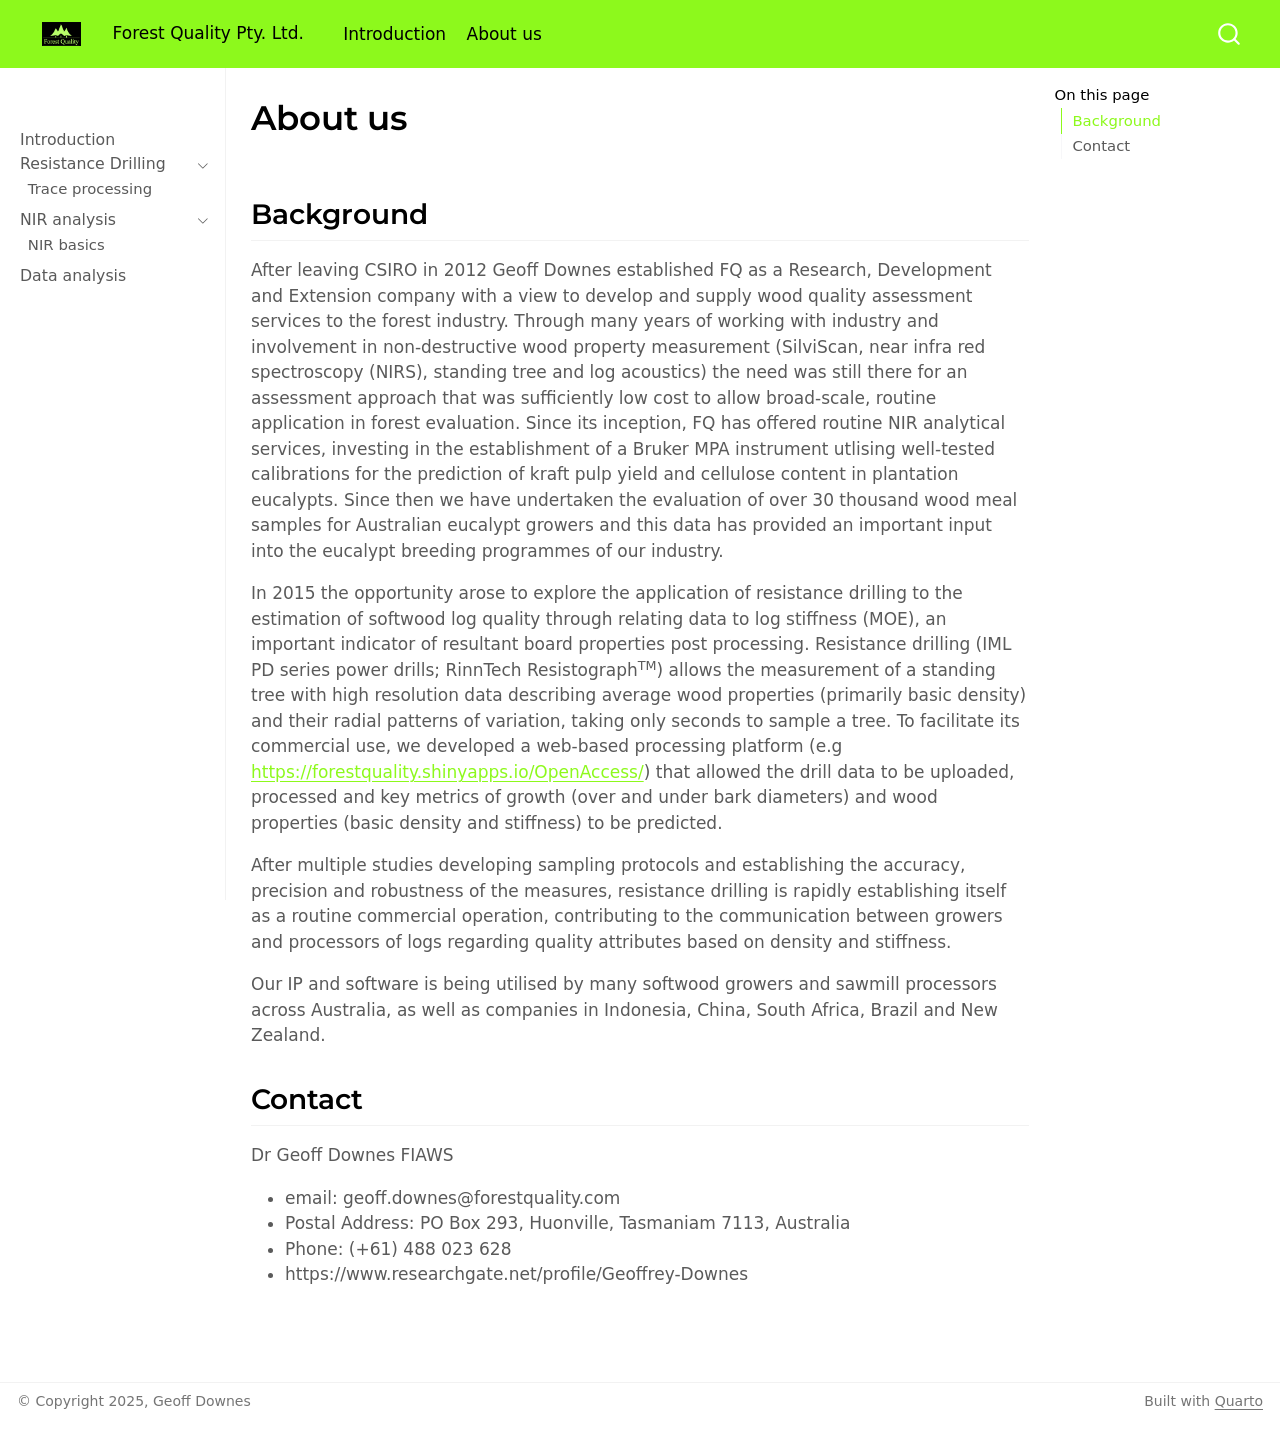
==== commit 4fa1058f: "Update Data analysis page" ====
--- a/docs/About.html
+++ b/docs/About.html
@@ -130,14 +130,18 @@
     <div class="sidebar-menu-container"> 
     <ul class="list-unstyled mt-1">
         <li class="sidebar-item sidebar-item-section">
+      <span class="sidebar-item-text sidebar-link text-start">
+ <span class="menu-text">Introduction</span></span>
+  </li>
+        <li class="sidebar-item sidebar-item-section">
       <div class="sidebar-item-container"> 
             <a href="./Resistance-Drilling.html" class="sidebar-item-text sidebar-link">
  <span class="menu-text">Resistance Drilling</span></a>
-          <a class="sidebar-item-toggle text-start" data-bs-toggle="collapse" data-bs-target="#quarto-sidebar-section-1" role="navigation" aria-expanded="true" aria-label="Toggle section">
+          <a class="sidebar-item-toggle text-start" data-bs-toggle="collapse" data-bs-target="#quarto-sidebar-section-2" role="navigation" aria-expanded="true" aria-label="Toggle section">
             <i class="bi bi-chevron-right ms-2"></i>
           </a> 
       </div>
-      <ul id="quarto-sidebar-section-1" class="collapse list-unstyled sidebar-section depth1 show">  
+      <ul id="quarto-sidebar-section-2" class="collapse list-unstyled sidebar-section depth1 show">  
           <li class="sidebar-item">
   <div class="sidebar-item-container"> 
   <a href="./Quantitative-Analysis.html" class="sidebar-item-text sidebar-link">
@@ -150,11 +154,11 @@
       <div class="sidebar-item-container"> 
             <a href="./NIR-Analysis.html" class="sidebar-item-text sidebar-link">
  <span class="menu-text">NIR analysis</span></a>
-          <a class="sidebar-item-toggle text-start" data-bs-toggle="collapse" data-bs-target="#quarto-sidebar-section-2" role="navigation" aria-expanded="true" aria-label="Toggle section">
+          <a class="sidebar-item-toggle text-start" data-bs-toggle="collapse" data-bs-target="#quarto-sidebar-section-3" role="navigation" aria-expanded="true" aria-label="Toggle section">
             <i class="bi bi-chevron-right ms-2"></i>
           </a> 
       </div>
-      <ul id="quarto-sidebar-section-2" class="collapse list-unstyled sidebar-section depth1 show">  
+      <ul id="quarto-sidebar-section-3" class="collapse list-unstyled sidebar-section depth1 show">  
           <li class="sidebar-item">
   <div class="sidebar-item-container"> 
   <a href="./NIR-basics.html" class="sidebar-item-text sidebar-link">
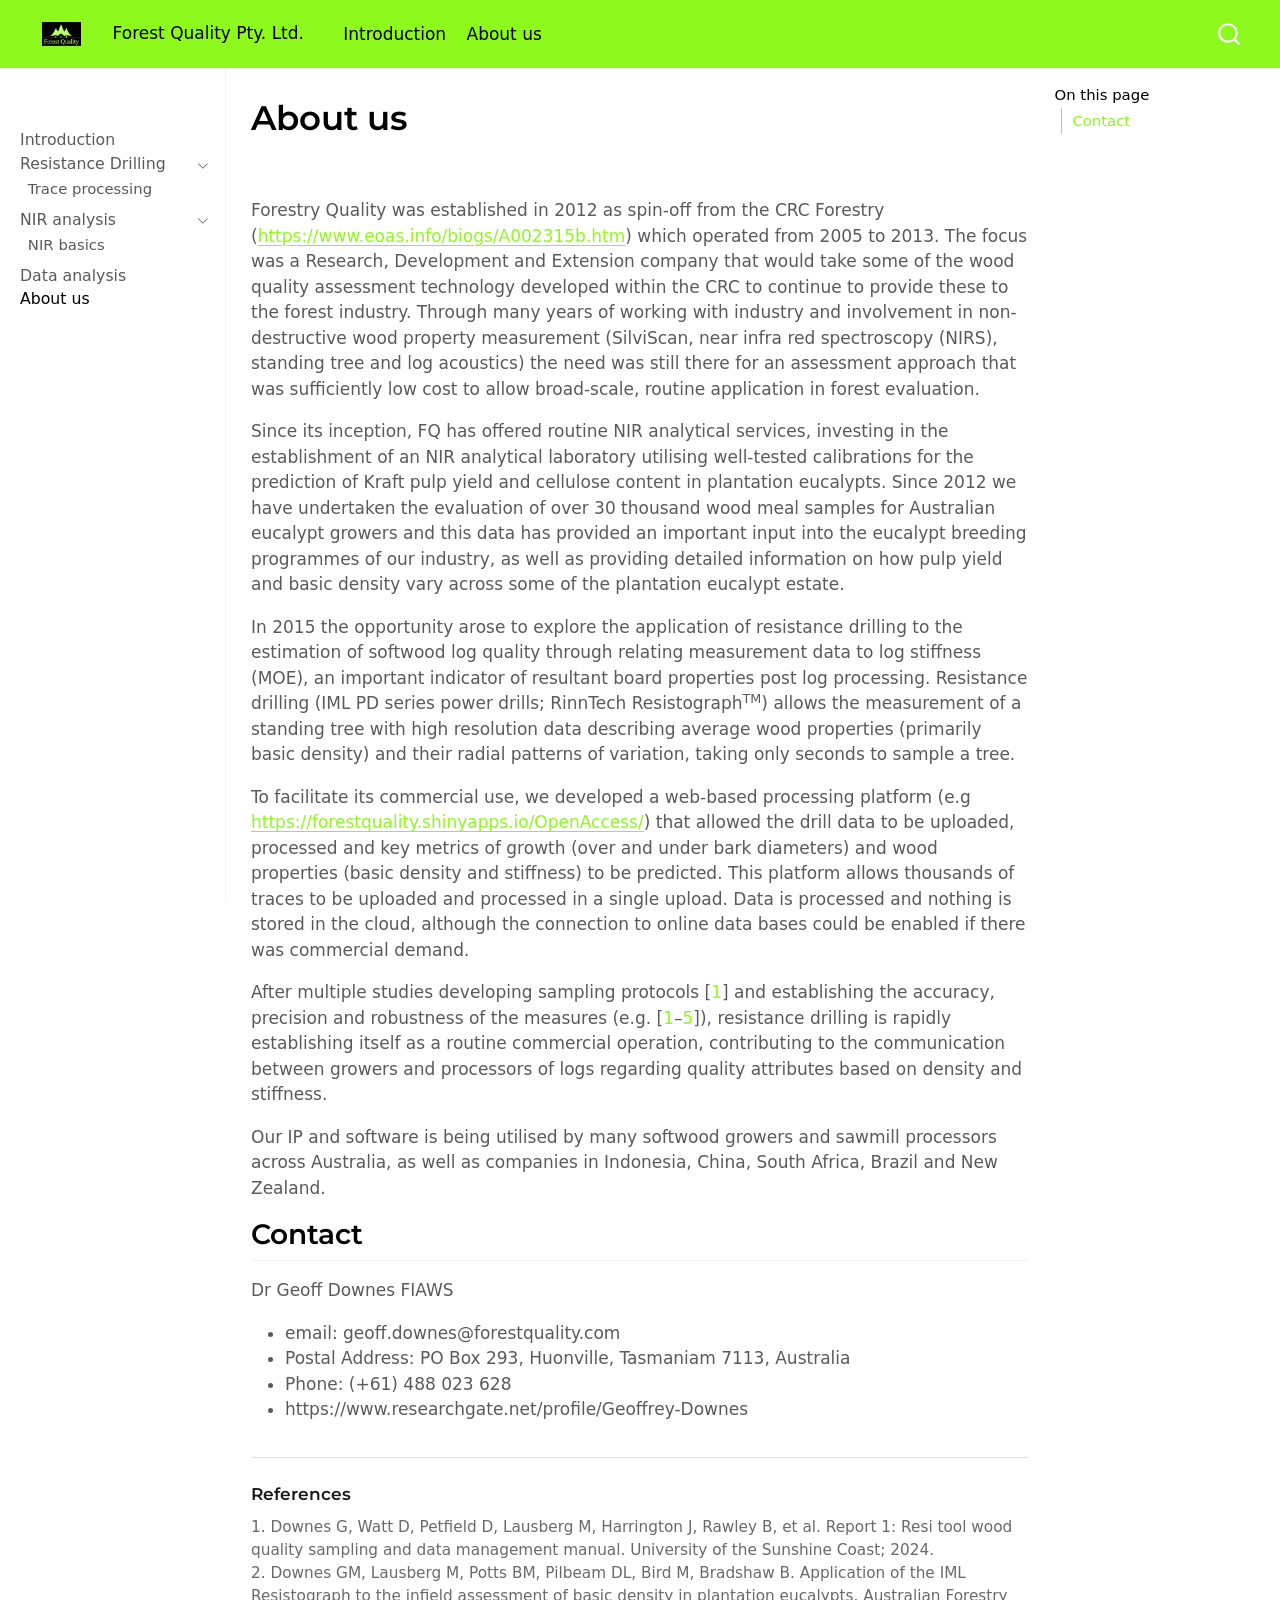
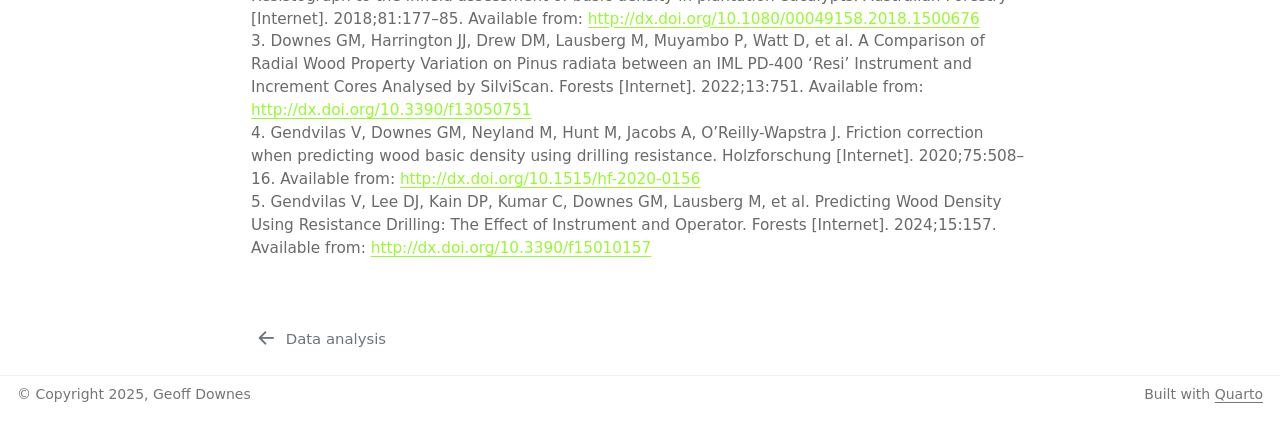
==== commit 99796d46: "Modified About us page" ====
--- a/docs/About.html
+++ b/docs/About.html
@@ -20,7 +20,26 @@
   margin: 0 0.8em 0.2em -1em; /* quarto-specific, see https://github.com/quarto-dev/quarto-cli/issues/4556 */ 
   vertical-align: middle;
 }
-</style>
+/* CSS for citations */
+div.csl-bib-body { }
+div.csl-entry {
+  clear: both;
+}
+.hanging-indent div.csl-entry {
+  margin-left:2em;
+  text-indent:-2em;
+}
+div.csl-left-margin {
+  min-width:2em;
+  float:left;
+}
+div.csl-right-inline {
+  margin-left:2em;
+  padding-left:1em;
+}
+div.csl-indent {
+  margin-left: 2em;
+}</style>
 
 
 <script src="site_libs/quarto-nav/quarto-nav.js"></script>
@@ -30,6 +49,7 @@
 <script src="site_libs/quarto-search/fuse.min.js"></script>
 <script src="site_libs/quarto-search/quarto-search.js"></script>
 <meta name="quarto:offset" content="./">
+<link href="./Data-Analysis.html" rel="prev">
 <script src="site_libs/quarto-html/quarto.js"></script>
 <script src="site_libs/quarto-html/popper.min.js"></script>
 <script src="site_libs/quarto-html/tippy.umd.min.js"></script>
@@ -109,7 +129,7 @@
       <button type="button" class="quarto-btn-toggle btn" data-bs-toggle="collapse" role="button" data-bs-target=".quarto-sidebar-collapse-item" aria-controls="quarto-sidebar" aria-expanded="false" aria-label="Toggle sidebar navigation" onclick="if (window.quartoToggleHeadroom) { window.quartoToggleHeadroom(); }">
         <i class="bi bi-layout-text-sidebar-reverse"></i>
       </button>
-        <nav class="quarto-page-breadcrumbs" aria-label="breadcrumb"><ol class="breadcrumb"><li class="breadcrumb-item">About us</li></ol></nav>
+        <nav class="quarto-page-breadcrumbs" aria-label="breadcrumb"><ol class="breadcrumb"><li class="breadcrumb-item"><a href="./About.html">About us</a></li></ol></nav>
         <a class="flex-grow-1" role="navigation" data-bs-toggle="collapse" data-bs-target=".quarto-sidebar-collapse-item" aria-controls="quarto-sidebar" aria-expanded="false" aria-label="Toggle sidebar navigation" onclick="if (window.quartoToggleHeadroom) { window.quartoToggleHeadroom(); }">      
         </a>
       <button type="button" class="btn quarto-search-button" aria-label="Search" onclick="window.quartoOpenSearch();">
@@ -173,6 +193,12 @@
  <span class="menu-text">Data analysis</span></a>
   </div>
 </li>
+        <li class="sidebar-item">
+  <div class="sidebar-item-container"> 
+  <a href="./About.html" class="sidebar-item-text sidebar-link active">
+ <span class="menu-text">About us</span></a>
+  </div>
+</li>
     </ul>
     </div>
 </nav>
@@ -183,8 +209,7 @@
     <h2 id="toc-title">On this page</h2>
    
   <ul>
-  <li><a href="#background" id="toc-background" class="nav-link active" data-scroll-target="#background">Background</a></li>
-  <li><a href="#contact" id="toc-contact" class="nav-link" data-scroll-target="#contact">Contact</a></li>
+  <li><a href="#contact" id="toc-contact" class="nav-link active" data-scroll-target="#contact">Contact</a></li>
   </ul>
 </nav>
     </div>
@@ -211,13 +236,12 @@
 
 
 <p><br></p>
-<section id="background" class="level2">
-<h2 class="anchored" data-anchor-id="background">Background</h2>
-<p>After leaving CSIRO in 2012 Geoff Downes established FQ as a Research, Development and Extension company with a view to develop and supply wood quality assessment services to the forest industry. Through many years of working with industry and involvement in non-destructive wood property measurement (SilviScan, near infra red spectroscopy (NIRS), standing tree and log acoustics) the need was still there for an assessment approach that was sufficiently low cost to allow broad-scale, routine application in forest evaluation. Since its inception, FQ has offered routine NIR analytical services, investing in the establishment of a Bruker MPA instrument utlising well-tested calibrations for the prediction of kraft pulp yield and cellulose content in plantation eucalypts. Since then we have undertaken the evaluation of over 30 thousand wood meal samples for Australian eucalypt growers and this data has provided an important input into the eucalypt breeding programmes of our industry.</p>
-<p>In 2015 the opportunity arose to explore the application of resistance drilling to the estimation of softwood log quality through relating data to log stiffness (MOE), an important indicator of resultant board properties post processing. Resistance drilling (IML PD series power drills; RinnTech Resistograph<sup>TM</sup>) allows the measurement of a standing tree with high resolution data describing average wood properties (primarily basic density) and their radial patterns of variation, taking only seconds to sample a tree. To facilitate its commercial use, we developed a web-based processing platform (e.g <a href="https://forestquality.shinyapps.io/OpenAccess/" class="uri">https://forestquality.shinyapps.io/OpenAccess/</a>) that allowed the drill data to be uploaded, processed and key metrics of growth (over and under bark diameters) and wood properties (basic density and stiffness) to be predicted.</p>
-<p>After multiple studies developing sampling protocols and establishing the accuracy, precision and robustness of the measures, resistance drilling is rapidly establishing itself as a routine commercial operation, contributing to the communication between growers and processors of logs regarding quality attributes based on density and stiffness.</p>
+<p>Forestry Quality was established in 2012 as spin-off from the CRC Forestry (<a href="https://www.eoas.info/biogs/A002315b.htm" class="uri">https://www.eoas.info/biogs/A002315b.htm</a>) which operated from 2005 to 2013. The focus was a Research, Development and Extension company that would take some of the wood quality assessment technology developed within the CRC to continue to provide these to the forest industry. Through many years of working with industry and involvement in non-destructive wood property measurement (SilviScan, near infra red spectroscopy (NIRS), standing tree and log acoustics) the need was still there for an assessment approach that was sufficiently low cost to allow broad-scale, routine application in forest evaluation.</p>
+<p>Since its inception, FQ has offered routine NIR analytical services, investing in the establishment of an NIR analytical laboratory utilising well-tested calibrations for the prediction of Kraft pulp yield and cellulose content in plantation eucalypts. Since 2012 we have undertaken the evaluation of over 30 thousand wood meal samples for Australian eucalypt growers and this data has provided an important input into the eucalypt breeding programmes of our industry, as well as providing detailed information on how pulp yield and basic density vary across some of the plantation eucalypt estate.</p>
+<p>In 2015 the opportunity arose to explore the application of resistance drilling to the estimation of softwood log quality through relating measurement data to log stiffness (MOE), an important indicator of resultant board properties post log processing. Resistance drilling (IML PD series power drills; RinnTech Resistograph<sup>TM</sup>) allows the measurement of a standing tree with high resolution data describing average wood properties (primarily basic density) and their radial patterns of variation, taking only seconds to sample a tree.</p>
+<p>To facilitate its commercial use, we developed a web-based processing platform (e.g <a href="https://forestquality.shinyapps.io/OpenAccess/" class="uri">https://forestquality.shinyapps.io/OpenAccess/</a>) that allowed the drill data to be uploaded, processed and key metrics of growth (over and under bark diameters) and wood properties (basic density and stiffness) to be predicted. This platform allows thousands of traces to be uploaded and processed in a single upload. Data is processed and nothing is stored in the cloud, although the connection to online data bases could be enabled if there was commercial demand.</p>
+<p>After multiple studies developing sampling protocols <span class="citation" data-cites="RN12">[<a href="#ref-RN12" role="doc-biblioref">1</a>]</span> and establishing the accuracy, precision and robustness of the measures (e.g. <span class="citation" data-cites="downes2018 downes2022 gendvilas2020 gendvilas2024a RN12">[<a href="#ref-RN12" role="doc-biblioref">1</a>–<a href="#ref-gendvilas2024a" role="doc-biblioref">5</a>]</span>), resistance drilling is rapidly establishing itself as a routine commercial operation, contributing to the communication between growers and processors of logs regarding quality attributes based on density and stiffness.</p>
 <p>Our IP and software is being utilised by many softwood growers and sawmill processors across Australia, as well as companies in Indonesia, China, South Africa, Brazil and New Zealand.</p>
-</section>
 <section id="contact" class="level2">
 <h2 class="anchored" data-anchor-id="contact">Contact</h2>
 <p>Dr Geoff Downes FIAWS</p>
@@ -229,9 +253,26 @@
 </ul>
 
 
+
 </section>
 
-</main> <!-- /main -->
+<div id="quarto-appendix" class="default"><section class="quarto-appendix-contents" role="doc-bibliography" id="quarto-bibliography"><h2 class="anchored quarto-appendix-heading">References</h2><div id="refs" class="references csl-bib-body" role="list">
+<div id="ref-RN12" class="csl-entry" role="listitem">
+1. Downes G, Watt D, Petfield D, Lausberg M, Harrington J, Rawley B, et al. Report 1: Resi tool wood quality sampling and data management manual. University of the Sunshine Coast; 2024.
+</div>
+<div id="ref-downes2018" class="csl-entry" role="listitem">
+2. Downes GM, Lausberg M, Potts BM, Pilbeam DL, Bird M, Bradshaw B. Application of the IML Resistograph to the infield assessment of basic density in plantation eucalypts. Australian Forestry [Internet]. 2018;81:177–85. Available from: <a href="http://dx.doi.org/10.1080/00049158.2018.1500676">http://dx.doi.org/10.1080/00049158.2018.1500676</a>
+</div>
+<div id="ref-downes2022" class="csl-entry" role="listitem">
+3. Downes GM, Harrington JJ, Drew DM, Lausberg M, Muyambo P, Watt D, et al. A Comparison of Radial Wood Property Variation on Pinus radiata between an IML PD-400 <span>‘</span>Resi<span>’</span> Instrument and Increment Cores Analysed by SilviScan. Forests [Internet]. 2022;13:751. Available from: <a href="http://dx.doi.org/10.3390/f13050751">http://dx.doi.org/10.3390/f13050751</a>
+</div>
+<div id="ref-gendvilas2020" class="csl-entry" role="listitem">
+4. Gendvilas V, Downes GM, Neyland M, Hunt M, Jacobs A, O’Reilly-Wapstra J. Friction correction when predicting wood basic density using drilling resistance. Holzforschung [Internet]. 2020;75:508–16. Available from: <a href="http://dx.doi.org/10.1515/hf-2020-0156">http://dx.doi.org/10.1515/hf-2020-0156</a>
+</div>
+<div id="ref-gendvilas2024a" class="csl-entry" role="listitem">
+5. Gendvilas V, Lee DJ, Kain DP, Kumar C, Downes GM, Lausberg M, et al. Predicting Wood Density Using Resistance Drilling: The Effect of Instrument and Operator. Forests [Internet]. 2024;15:157. Available from: <a href="http://dx.doi.org/10.3390/f15010157">http://dx.doi.org/10.3390/f15010157</a>
+</div>
+</div></section></div></main> <!-- /main -->
 <script id="quarto-html-after-body" type="application/javascript">
 window.document.addEventListener("DOMContentLoaded", function (event) {
   const toggleBodyColorMode = (bsSheetEl) => {
@@ -652,6 +693,15 @@
   }
 });
 </script>
+<nav class="page-navigation">
+  <div class="nav-page nav-page-previous">
+      <a href="./Data-Analysis.html" class="pagination-link" aria-label="Data analysis">
+        <i class="bi bi-arrow-left-short"></i> <span class="nav-page-text">Data analysis</span>
+      </a>          
+  </div>
+  <div class="nav-page nav-page-next">
+  </div>
+</nav>
 </div> <!-- /content -->
 <footer class="footer">
   <div class="nav-footer">
